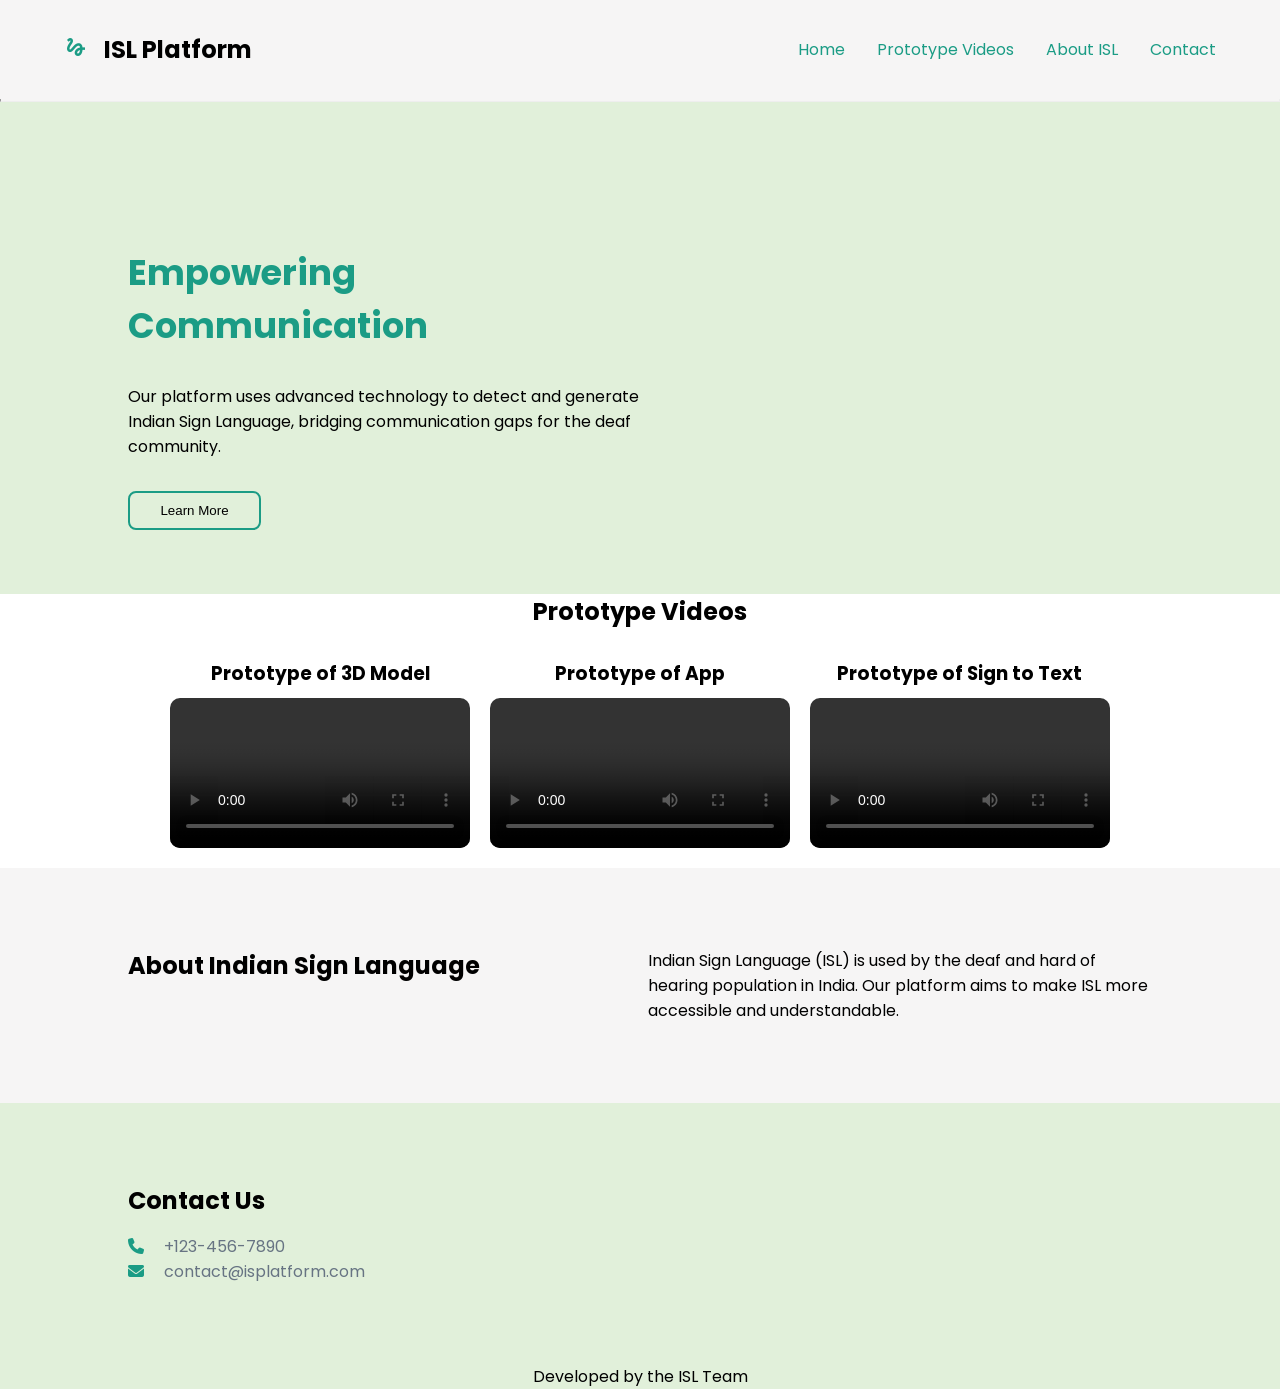
==== index.html @ 92093623 "static" ====
<!DOCTYPE html>
<html lang="en">

<head>
  <meta charset="UTF-8" />
  <meta name="viewport" content="width=device-width, initial-scale=1.0" />
  <link href="https://fonts.googleapis.com/css2?family=Material+Symbols+Outlined" rel="stylesheet" />
  <link rel="stylesheet" href="https://cdnjs.cloudflare.com/ajax/libs/font-awesome/6.5.2/css/all.min.css"
    integrity="sha512-SnH5WK+bZxgPHs44uWIX+LLJAJ9/2PkPKZ5QiAj6Ta86w+fsb2TkcmfRyVX3pBnMFcV7oQPJkl9QevSCWr3W6A=="
    crossorigin="anonymous" referrerpolicy="no-referrer" />
  <link rel="stylesheet" href="style.css" />
  <style>
    /* Existing styles remain unchanged */
    /* Add or modify styles as needed */
  </style>
  <title>ISL Detection and Generation</title>
  <meta name="description"
    content="A platform dedicated to enhancing communication for the deaf community through Indian Sign Language detection and generation.">
</head><style>
  @import url("https://fonts.googleapis.com/css2?family=Poppins:wght@400;500;600;700;800&display=swap");

  :root {
    --clr-one: #f6f5f5;
    --clr-two: #e1f0da;
    --clr-font: #1b9c85;
    --clr-text: #677483;
  }

  * {
    padding: 0;
    margin: 0;
    box-sizing: border-box;
  }

  body {
    font-family: "Poppins", sans-serif;
  }

  button {
    cursor: pointer;
  }

  i {
    cursor: pointer;
  }

  .nav__bar {
    display: flex;
    justify-content: space-between;
    position: fixed;
    align-items: center;
    width: 100%;
    background: var(--clr-one);
    padding: 2rem 4rem;
  }

  .nav__bar .logo {
    display: flex;
  }

  .nav__bar .logo span {
    color: var(--clr-font);
    padding-right: 1rem;
    padding-top: 0.2rem;
  }

  .nav__bar ul {
    display: flex;
    list-style: none;
    gap: 2rem;
  }

  ul li a {
    color: var(--clr-font);
    text-decoration: none;
  }

  hr {
    color: var(--clr-font);
    height: 6.4rem;
    background: var(--clr-one);
  }

  .home {
    background: var(--clr-two);
    display: grid;
    grid-template-columns: repeat(2, 1fr);
    padding: 2rem 8rem;
  }

  .home .home__first {
    padding-top: 4rem;
  }

  .home .home__first h2 {
    padding: 3rem 0 2rem 0;
    color: var(--clr-font);
    font-size: 2.2em;
  }

  .home .home__first button {
    padding: 0.6rem 1.9rem;
    border: 2px solid var(--clr-font);
    border-radius: 0.5rem;
    background: transparent;
    margin: 2rem 0;
  }

  .home .home__first button:hover {
    background: var(--clr-font);
    color: var(--clr-one);
  }

  .home .home__second img {
    width: 400px;
    height: 400px;
    margin-left: 5rem;
  }

  /* --------------------------------------- */
  .service {
    background: var(--clr-one);
    display: grid;
    grid-template-columns: repeat(4, 1fr);
    padding: 8rem;
    text-align: center;
    gap: 1rem;
  }

  .service .service__first,
  .service .service__second,
  .service .service__third,
  .service .service__fourth {
    border: 2px solid var(--clr-font);
    border-radius: 0.3rem;
  }

  .service .service__first i,
  .service .service__second i,
  .service .service__third i,
  .service .service__fourth i {
    font-size: 3em;
    padding: 2rem 0;
    color: var(--clr-font);
  }

  .service .service__first h2,
  .service .service__second h2,
  .service .service__third h2,
  .service .service__fourth h2 {
    font-size: 2em;
  }

  .service .service__first p,
  .service .service__second p,
  .service .service__third p,
  .service .service__fourth p {
    padding: 1rem 0;
  }

  /* ------------------------------------- */
  .about__page {
    background: var(--clr-two);
    display: grid;
    grid-template-columns: repeat(3, 1fr);
    padding: 8rem;
    text-align: left;
    gap: 1rem;
  }

  .about__page .about__one,
  .about__page .about__two,
  .about__page .about__three,
  .about__page .about__four,
  .about__page .about__five,
  .about__page .about__six {
    border: 2px solid var(--clr-font);
    padding-left: 2rem;
    border-radius: 0.3rem;
  }

  .about__page .about__one i,
  .about__page .about__two i,
  .about__page .about__three i,
  .about__page .about__four i,
  .about__page .about__five i,
  .about__page .about__six i {
    color: var(--clr-font);
    font-size: 3em;
    padding: 2rem 2rem 1rem 2rem;
  }

  .about__page .about__one h2,
  .about__page .about__two h2,
  .about__page .about__three h2,
  .about__page .about__four h2,
  .about__page .about__five h2,
  .about__page .about__six h2 {
    padding-bottom: 1rem;
  }

  .about__page .about__one p,
  .about__page .about__two p,
  .about__page .about__three p,
  .about__page .about__four p,
  .about__page .about__five p,
  .about__page .about__six p {
    color: var(--clr-text);
  }

  .about__page .about__one button,
  .about__page .about__two button,
  .about__page .about__three button,
  .about__page .about__four button,
  .about__page .about__five button,
  .about__page .about__six button {
    padding: 0.6rem 1.9rem;
    border: 2px solid var(--clr-font);
    border-radius: 0.5rem;
    background: var(--clr-font);
    margin: 1rem 0;
    color: var(--clr-one);
  }

  /* ------------------------------------------ */
  .about {
    display: grid;
    grid-template-columns: repeat(2, 1fr);
    padding: 5rem 8rem;
    gap: 1rem;
    background-color: var(--clr-one);
  }

  .about__top h2 {
    text-align: center;
    font-size: 3em;
    padding-top: 1rem;
    background-color: var(--clr-one);
  }

  .about__top h2 span {
    color: var(--clr-font);
  }

  .about .about__second {
    padding-top: 1cap;
  }

  .about .about__second h2 {
    color: var(--clr-font);
    font-size: 2em;
    padding-bottom: 2rem;
  }

  .about .about__second p {
    color: var(--clr-text);
    padding-top: 1rem;
  }

  .about .about__second button {
    padding: 0.6rem 1.9rem;
    border: 2px solid var(--clr-font);
    border-radius: 0.5rem;
    background: var(--clr-font);
    margin: 2rem 1rem;
    color: var(--clr-one);
  }

  /* ------------------------------------- */
  .doctor {
    background: var(--clr-two);
    display: grid;
    grid-template-columns: repeat(3, 1fr);
    padding: 1rem 8rem;
    text-align: center;
    gap: 1rem;
  }

  .doctor__title h2 {
    background: var(--clr-two);
    text-align: center;
    font-size: 3em;
    padding: 1rem 0 6rem 0;
  }

  .doctor__title h2 span {
    color: var(--clr-font);
  }

  .doctor .doctor__one,
  .doctor .doctor__two,
  .doctor .doctor__three,
  .doctor .doctor__four,
  .doctor .doctor__five,
  .doctor .doctor__six {
    border: 2px solid var(--clr-font);
    border-radius: 0.3rem;
  }

  .doctor .doctor__one img,
  .doctor .doctor__two img,
  .doctor .doctor__three img,
  .doctor .doctor__four img,
  .doctor .doctor__five img,
  .doctor .doctor__six img {
    width: 100px;
    height: 100px;
    border: 2px solid var(--clr-font);
    margin: 2rem auto;
    border-radius: 0.3rem;
  }

  .doctor .doctor__one h2,
  .doctor .doctor__two h2,
  .doctor .doctor__three h2,
  .doctor .doctor__four h2,
  .doctor .doctor__five h2,
  .doctor .doctor__six h2 {
    color: var(--clr-font);
  }

  .doctor .doctor__one p,
  .doctor .doctor__two p,
  .doctor .doctor__three p,
  .doctor .doctor__four p,
  .doctor .doctor__five p,
  .doctor .doctor__six p {
    color: var(--clr-text);
  }

  .media__icon {
    text-align: center;
    font-size: 1.6em;
    padding: 1rem;
    color: var(--clr-font);
  }

  .media__icon i {
    padding: 0.6rem;
    border: 2px solid var(--clr-font);
    border-radius: 0.3rem;
  }

  /* -------------------------------------------- */
  .book {
    display: grid;
    grid-template-columns: repeat(2, 1fr);
    padding: 1rem 8rem;
  }

  .book__title h2 {
    text-align: center;
    font-size: 3em;
    padding: 3rem 0 6rem 0;
  }

  .book__title span {
    color: var(--clr-font);
  }

  .book .book__first img {
    width: 300px;
    height: 300px;
  }

  .book .book__second {
    border: 2px solid var(--clr-font);
  }

  .book .book__second h2 {
    text-align: center;
    font-size: 2em;
    padding: 2rem 0;
  }

  .book .book__second input {
    display: block;
    border: 2px solid var(--clr-font);
    color: var(--clr-font);
    padding: 0.8rem 1rem;
    margin: 0.4rem 1rem;
    width: 94%;
  }

  .book .book__second button {
    padding: 0.6rem 1.9rem;
    border: 2px solid var(--clr-font);
    border-radius: 0.5rem;
    background: transparent;
    margin: 1rem 0;
    margin: 1rem 13rem;
  }

  .book .book__second button a {
    color: var(--clr-font);
    text-decoration: none;
  }

  .book .book__second button:hover {
    background: var(--clr-font);
    color: var(--clr-one);
  }

  /* --------------------------------------------- */
  .bottom {
    display: grid;
    grid-template-columns: repeat(4, 1fr);
    padding: 5rem 8rem;
    background: var(--clr-two);
  }

  .bottom .bottom__one h2,
  .bottom .bottom__two h2,
  .bottom .bottom__three h2,
  .bottom .bottom__four h2 {
    padding-bottom: 1rem;
  }

  .bottom .bottom__one ul,
  .bottom .bottom__two ul,
  .bottom .bottom__three ul,
  .bottom .bottom__four ul {
    list-style: none;
  }

  .bottom .bottom__one ul li a span,
  .bottom .bottom__two ul li a span,
  .bottom .bottom__three ul li a span,
  .bottom .bottom__four ul li a span {
    color: var(--clr-text);
    padding-left: 1rem;
  }

  footer p {
    text-align: center;
    background: var(--clr-two);
  }

  #menu__btn {
    color: var(--clr-font);
    font-size: 1.7em;
    cursor: pointer;
    display: none;
  }

  @media (max-width: 830px) {
    body {
      overflow-x: hidden;
    }

    #menu__btn {
      display: initial;
    }

    .nav__bar .navbar {
      position: absolute;
      top: 100%;
      right: 0rem;
      border-radius: 0.5rem;
      width: 30rem;
      background: var(--clr-one);
      display: inline;
      text-align: center;
      padding-top: 2rem;
      border: 2px solid var(--clr-font);
      transform: scale(0);
      opacity: 0;
      transition: none;
      transform-origin: top right;
    }

    .nav__bar .navbar.active {
      transform: scale(1);
      opacity: 1;
      transform-origin: 0.2s ease-out;
    }

    .nav__bar ul li {
      padding-bottom: 1.5rem;
    }

    .nav__bar ul {
      display: none;
    }

    .home .home__first {
      padding-top: 0;
    }

    .home .home__first h2 {
      font-size: 1.5em;
    }

    .home .home__first p {
      font-size: 1em;
    }

    .home .home__second img {
      width: 300px;
      height: 300px;
    }

    .about .about__second h2 {
      font-size: 1.4em;
    }

    .about__page .about__one h2,
    .about__page .about__two h2,
    .about__page .about__three h2,
    .about__page .about__four h2,
    .about__page .about__five h2,
    .about__page .about__six h2 {
      font-size: 1em;
    }

    .about .about__first img {
      width: 300px;
      height: 300px;
    }

    .book {
      padding: 1rem 4rem;
    }

    .bottom .bottom__one h2,
    .bottom .bottom__two h2,
    .bottom .bottom__three h2,
    .bottom .bottom__four h2 {
      font-size: 1em;
    }

    .bottom {
      grid-template-columns: repeat(2, 1fr);
      text-align: left;
    }
  }

  @media (max-width: 750px) {
    .about__page {
      grid-template-columns: repeat(2, 1fr);
    }

    .doctor {
      grid-template-columns: repeat(2, 1fr);
    }

    .book {
      grid-template-columns: repeat(1, 1fr);
    }

    .book .book__first img {
      margin-left: 8rem;
    }

    .about {
      grid-template-columns: repeat(1, 1fr);
    }

    .about .about__first img {
      margin-left: 4rem;
    }

    .service {
      grid-template-columns: repeat(2, 1fr);
    }

    .home {
      grid-template-columns: repeat(1, 1fr);
    }
  }

  @media (max-width: 580px) {
    body {
      overflow-x: hidden;
    }

    .home {
      padding: 4rem 2rem;
    }

    .home .home__first p,
    .about .about__second p {
      width: 94%;
    }

    .service {
      grid-template-columns: repeat(1, 1fr);
      padding: 4rem 2rem;
    }

    .about__page,
    .about,
    .doctor,
    .book,
    .bottom {
      padding: 4rem 2rem;
    }

    .book .book__first img {
      margin-left: 0;
    }

    .about__page {
      grid-template-columns: repeat(1, 1fr);
    }

    .doctor {
      grid-template-columns: repeat(1, 1fr);
    }

    .book .book__second button {
      margin: 1rem 10rem;
    }
  }

  .hospitals__title h2 {
    text-align: center;
    padding: 2rem 0;
    color: var(--clr-font);
  }

  .hospitals {
    display: grid;
    grid-template-columns: repeat(auto-fit, minmax(300px, 1fr));
    gap: 2rem;
    padding: 2rem 8rem;
  }

  .hospital {
    background: var(--clr-one);
    border: 2px solid var(--clr-font);
    border-radius: 0.3rem;
    padding: 1rem;
    text-align: center;
  }

  .hospital img {
    width: 100%;
    height: auto;
    border-radius: 0.3rem;
  }

  .hospital h3 {
    color: var(--clr-font);
    padding: 1rem 0;
  }

  .hospital .review {
    color: var(--clr-text);
    padding-bottom: 1rem;
  }

  .hospital .rating i {
    color: #ffc107;
  }

  .hospital .audit-status {
    font-weight: bold;
  }

  .hospital .audit-status .status {
    color: var(--clr-font);
  }

  /* The Modal (background) */
  .modal {
    display: none;
    /* Hidden by default */
    position: fixed;
    /* Stay in place */
    z-index: 1;
    /* Sit on top */
    left: 0;
    top: 0;
    width: 100%;
    /* Full width */
    height: 100%;
    /* Full height */
    overflow: auto;
    /* Enable scroll if needed */
    background-color: rgb(0, 0, 0);
    /* Fallback color */
    background-color: rgba(0, 0, 0, 0.4);
    /* Black w/ opacity */
  }

  .button i {
height: 50px;
}
  .modal-content {
    background-color: #fefefe;
    margin: 15% auto;
    /* 15% from the top and centered */
    padding: 20px;
    border: 1px solid #888;
    width: 80%;
    /* Could be more or less, depending on screen size */
  }

  /* The Close Button */
  .close {
    color: #aaa;
    float: right;
    font-size: 28px;
    font-weight: bold;
  }
  

  .close:hover,
  .close:focus {
    color: black;
    text-decoration: none;
    cursor: pointer;
  }
</style>
<style>
  .audit-dialog {
    position: fixed;
    top: 50%;
    left: 50%;
    transform: translate(-50%, -50%);
    z-index: 1000;
    padding: 20px;
    border-radius: 8px;
    box-shadow: 0 4px 6px rgba(0,0,0,0.1);
    background: white;
    width: auto;
  }
  .audit-form .form-group {
    margin-bottom: 10px;
  }
  .form-label {
    display: block;
    margin-bottom: 5px;
    font-weight: bold;
  }
  .form-input {
    width: calc(100% - 20px);
    padding: 10px;
    border: 1px solid #ccc;
    border-radius: 4px;
  }
  .dialog-menu {
    display: flex;
    justify-content: space-between;
    margin-top: 15px;
  }
  .btn {
    padding: 10px 20px;
    border-radius: 5px;
    border: none;
    cursor: pointer;
  }
  .confirm-btn {
    background-color: #4CAF50;
    color: white;
  }
  .cancel-btn {
    background-color: #f44336;
    color: white;
  }
  .audit-start-btn {
    background-color: var(--clr-font);
    color: white;
    border: none;
    padding: 10px 20px;
    border-radius: 5px;
    font-size: 16px;
    cursor: pointer;
  }
  .audit-start-btn:hover {
    background-color: darken(var(--clr-font), 10%);
  }

</style>
<style>
  @media (max-width: 768px) {
    .videos {
      display: flex; /* Use flexbox to manage layout */
      flex-direction: column; /* Stack children vertically */
      align-items: center; /* Center-align the video containers */
      width: 100%; /* Full width of the container */
      overflow-x: hidden; /* Prevent horizontal scrolling */
    }

    .videos > div {
      width: 100%; /* Each video container takes full width */
      margin: 10px 0; /* Add some vertical spacing */
      display: flex; /* Use flex to align video properly */
      flex-direction: column; /* Ensure items are stacked vertically */
      align-items: center; /* Center-align the content */
    }

    video {
      width: 100%; /* Video fills the width of its container */
      height: auto; /* Maintain aspect ratio */
    }
  }
</style>

<body>
  <nav class="nav__bar">
    <div class="logo">
      <span class="material-symbols-outlined">gesture</span>
      <h2>ISL Platform</h2>
    </div>
    <ul class="navbar">
      <li><a href="#Home">Home</a></li>
      <li><a href="#Videos">Prototype Videos</a></li>
      <li><a href="#About">About ISL</a></li>
      <li><a href="#Contact">Contact</a></li>
    </ul>
    <div id="menu__btn" class="fas fa-bars"></div>
  </nav>
  <hr />
  <section id="Home">
    <div class="home">
      <div class="home__first">
        <h2>Empowering Communication</h2>
        <p>
          Our platform uses advanced technology to detect and generate Indian Sign Language, bridging communication gaps for the deaf community.
        </p>
        <button type="button">Learn More</button>
      </div>
      <div class="home__second">

      </div>
    </div>
  </section>
  <section id="Videos" style="display: flex; flex-wrap: wrap; justify-content: center; align-items: center;">
    <h2 style="width: 100%; text-align: center; margin-bottom: 20px;">Prototype Videos</h2>
    <div class="videos" style="display: flex; flex-wrap: wrap; justify-content: center; align-items: center;">
        <div style="margin: 10px; width: calc(33.333% - 20px); display: flex; flex-direction: column; align-items: center;">
            <h3 style="text-align: center; margin-bottom: 10px;">Prototype of 3D Model</h3>
            <video width="100%" height="auto" controls style="border-radius: 10px; margin-bottom: 10px;">
                <source src="static\balcony.mp4" type="video/mp4">
                Your browser does not support the video tag.
            </video>
        </div>
        <div style="margin: 10px; width: calc(33.333% - 20px); display: flex; flex-direction: column; align-items: center;">
            <h3 style="text-align: center; margin-bottom: 10px;">Prototype of App</h3>
            <video width="100%" height="auto" controls style="border-radius: 10px; margin-bottom: 10px;">
                <source src="static\bite.mp4" type="video/mp4">
                Your browser does not support the video tag.
            </video>
        </div>
        <div style="margin: 10px; width: calc(33.333% - 20px); display: flex; flex-direction: column; align-items: center;">
            <h3 style="text-align: center; margin-bottom: 10px;">Prototype of Sign to Text</h3>
            <video width="100%" height="auto" controls style="border-radius: 10px; margin-bottom: 10px;">
                <source src="static\Burette.mp4" type="video/mp4">
                Your browser does not support the video tag.
            </video>
        </div>
    </div>
</section>
  <section id="About">
    <div class="about">
      <h2>About Indian Sign Language</h2>
      <p>
        Indian Sign Language (ISL) is used by the deaf and hard of hearing population in India. Our platform aims to make ISL more accessible and understandable.
      </p>
    </div>
  </section>

  <!-- The Doctor and Book sections can be updated or removed based on relevance to MedEval's features -->
  <footer>
    <section id="Contact">
      <div class="bottom">
        <div class="bottom__three">
          <h2>Contact Us</h2>
          <ul>
            <li>
              <a href="#">
                <i class="fa-solid fa-phone"></i><span> +123-456-7890</span>
              </a>
            </li>
            <li>
              <a href="#">
                <i class="fa-solid fa-envelope"></i><span> contact@isplatform.com</span>
              </a>
            </li>
            <!-- Additional contact information -->
          </ul>
        </div>
        <!-- Social media links and other contact details -->
      </div>
      <p>Developed by the ISL Team</p>
    </section>
  </footer>
 
</body>

</html>
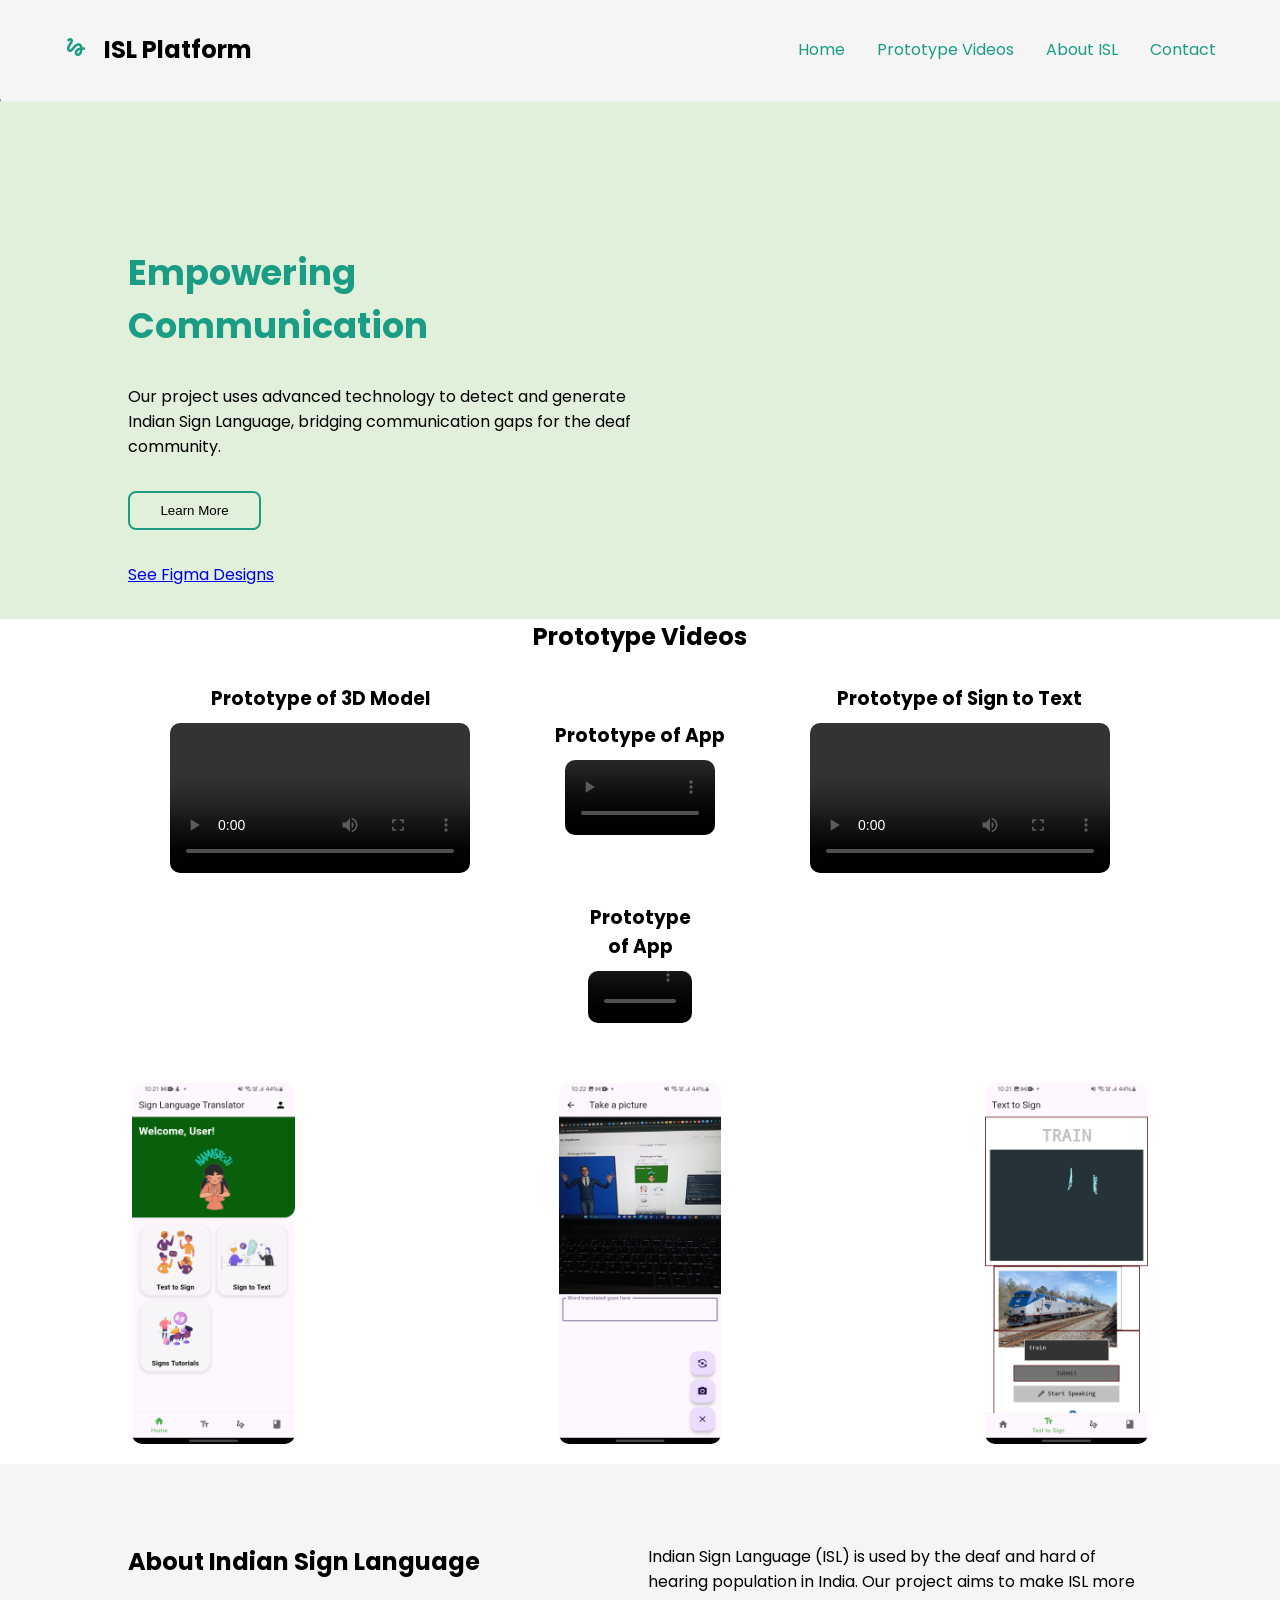
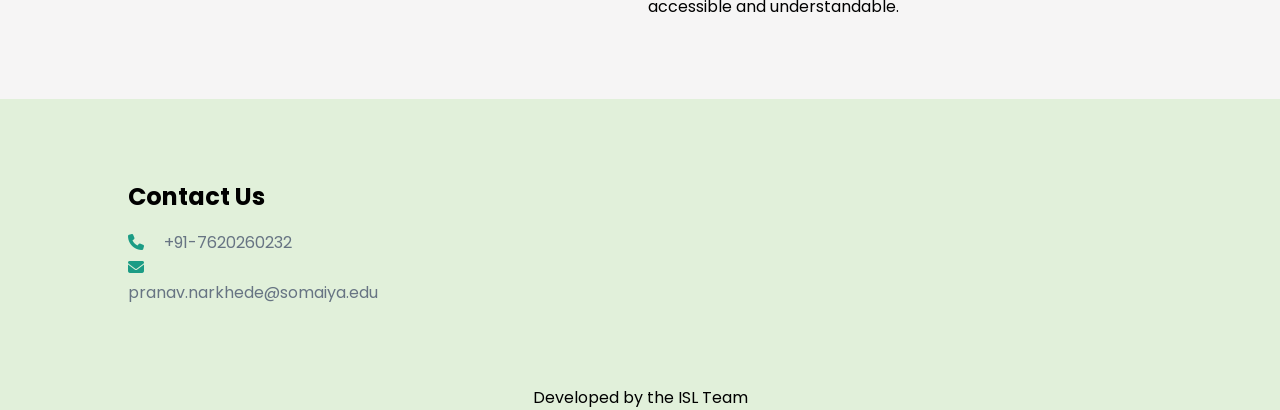
==== commit c190f75c: "dx" ====
--- a/index.html
+++ b/index.html
@@ -818,9 +818,10 @@
       <div class="home__first">
         <h2>Empowering Communication</h2>
         <p>
-          Our platform uses advanced technology to detect and generate Indian Sign Language, bridging communication gaps for the deaf community.
+          Our project uses advanced technology to detect and generate Indian Sign Language, bridging communication gaps for the deaf community.
         </p>
         <button type="button">Learn More</button>
+        <p><a href="https://www.figma.com/design/52jUaVOj8kbJu5cwtQuMZB/Untitled?node-id=0-1" target="_blank">See Figma Designs</a></p>
       </div>
       <div class="home__second">
 
@@ -833,31 +834,64 @@
         <div style="margin: 10px; width: calc(33.333% - 20px); display: flex; flex-direction: column; align-items: center;">
             <h3 style="text-align: center; margin-bottom: 10px;">Prototype of 3D Model</h3>
             <video width="100%" height="auto" controls style="border-radius: 10px; margin-bottom: 10px;">
-                <source src="static\balcony.mp4" type="video/mp4">
+                <source src="static\3dmodel.mp4" type="video/mp4">
                 Your browser does not support the video tag.
             </video>
         </div>
         <div style="margin: 10px; width: calc(33.333% - 20px); display: flex; flex-direction: column; align-items: center;">
             <h3 style="text-align: center; margin-bottom: 10px;">Prototype of App</h3>
-            <video width="100%" height="auto" controls style="border-radius: 10px; margin-bottom: 10px;">
-                <source src="static\bite.mp4" type="video/mp4">
+            <video width="50%" height="auto" controls muted style="border-radius: 10px; margin-bottom: 10px;">
+                <source src="static\App.mp4" type="video/mp4">
                 Your browser does not support the video tag.
             </video>
         </div>
         <div style="margin: 10px; width: calc(33.333% - 20px); display: flex; flex-direction: column; align-items: center;">
             <h3 style="text-align: center; margin-bottom: 10px;">Prototype of Sign to Text</h3>
             <video width="100%" height="auto" controls style="border-radius: 10px; margin-bottom: 10px;">
-                <source src="static\Burette.mp4" type="video/mp4">
+                <source src="static\protoype.mp4" type="video/mp4">
                 Your browser does not support the video tag.
             </video>
         </div>
     </div>
 </section>
+<section id="Videos" style="display: flex; flex-wrap: wrap; justify-content: center; align-items: center;">
+  <div class="videos" style="display: flex; flex-wrap: wrap; justify-content: center; align-items: center;">
+
+      <div style="margin: 10px; width: calc(33.333% - 20px); display: flex; flex-direction: column; align-items: center;">
+          <h3 style="text-align: center; margin-bottom: 10px;">Prototype of App</h3>
+          <video width="120%" height="auto" controls muted style="border-radius: 10px; margin-bottom: 10px;">
+              <source src="static\3dvideo.mp4" type="video/mp4">
+              Your browser does not support the video tag.
+          </video>
+      </div>
+
+  </div>
+</section>
+<section id="PrototypeImages" style="display: flex; flex-wrap: wrap; justify-content: center; align-items: center;">
+  <h2 style="width: 100%; text-align: center; margin-bottom: 20px;"></h2>
+  <div class="images" style="display: flex; flex-wrap: wrap; justify-content: center; align-items: center;">
+      <ul style="list-style-type: none; padding: 0; display: flex; flex-wrap: wrap; justify-content: center; align-items: center;">
+          <li style="margin: 10px; width: calc(33.333% - 20px); display: flex; flex-direction: column; align-items: center;">
+              <h3 style="text-align: center; margin-bottom: 10px;"></h3>
+              <img src="static\WhatsApp Image 2024-09-15 at 22.23.20_220a5a32.jpg" alt="3D Model" style="width: 40%; border-radius: 10px; margin-bottom: 10px;">
+          </li>
+          <li style="margin: 10px; width: calc(33.333% - 20px); display: flex; flex-direction: column; align-items: center;">
+              <h3 style="text-align: center; margin-bottom: 10px;"></h3>
+              <img src="static\WhatsApp Image 2024-09-15 at 22.23.19_dd22e23f.jpg" alt="App Interface" style="width: 40%; border-radius: 10px; margin-bottom: 10px;">
+          </li>
+          <li style="margin: 10px; width: calc(33.333% - 20px); display: flex; flex-direction: column; align-items: center;">
+              <h3 style="text-align: center; margin-bottom: 10px;"></h3>
+              <img src="static\WhatsApp Image 2024-09-15 at 22.23.19_719043ca.jpg" alt="Sign to Text Process" style="width: 40%; border-radius: 10px; margin-bottom: 10px;">
+          </li>
+      </ul>
+  </div>
+</section>
+
   <section id="About">
     <div class="about">
       <h2>About Indian Sign Language</h2>
       <p>
-        Indian Sign Language (ISL) is used by the deaf and hard of hearing population in India. Our platform aims to make ISL more accessible and understandable.
+        Indian Sign Language (ISL) is used by the deaf and hard of hearing population in India. Our project aims to make ISL more accessible and understandable.
       </p>
     </div>
   </section>
@@ -871,12 +905,12 @@
           <ul>
             <li>
               <a href="#">
-                <i class="fa-solid fa-phone"></i><span> +123-456-7890</span>
+                <i class="fa-solid fa-phone"></i><span> +91-7620260232</span>
               </a>
             </li>
             <li>
               <a href="#">
-                <i class="fa-solid fa-envelope"></i><span> contact@isplatform.com</span>
+                <i class="fa-solid fa-envelope"></i><span> pranav.narkhede@somaiya.edu</span>
               </a>
             </li>
             <!-- Additional contact information -->
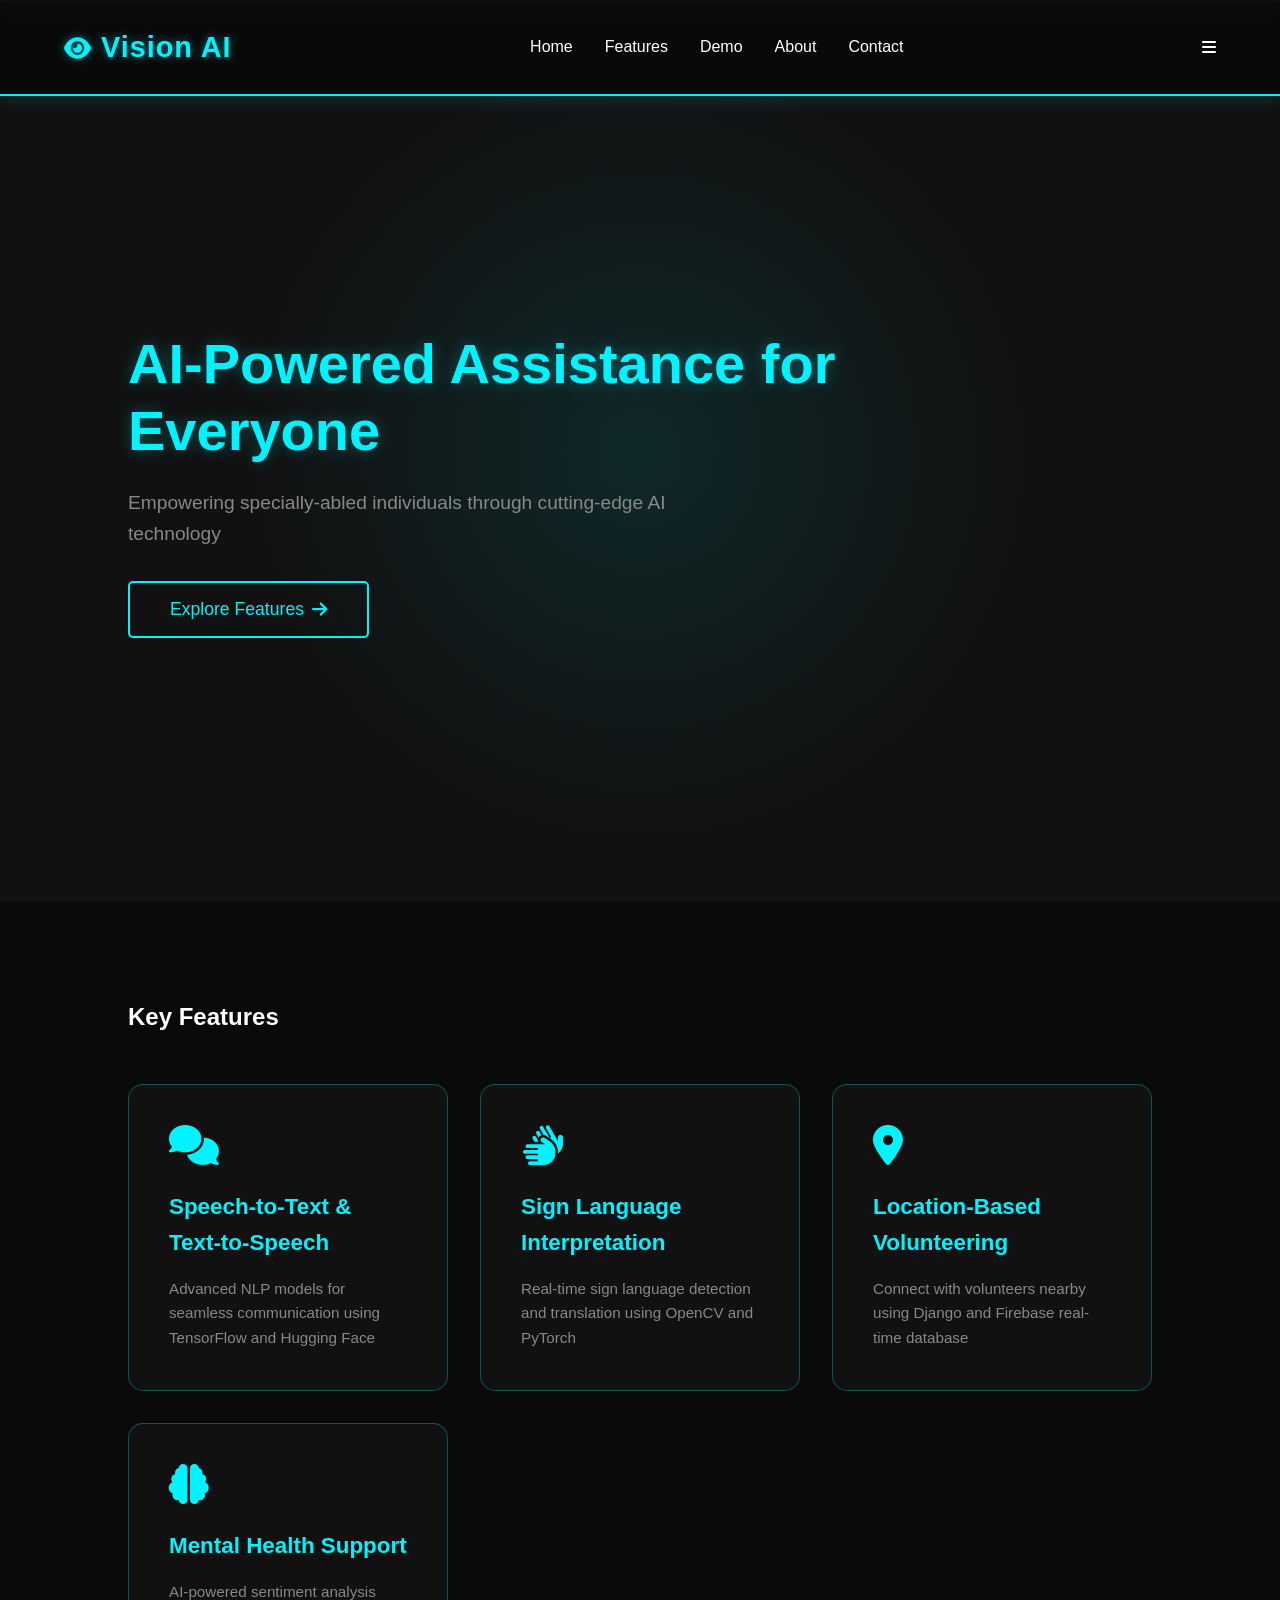
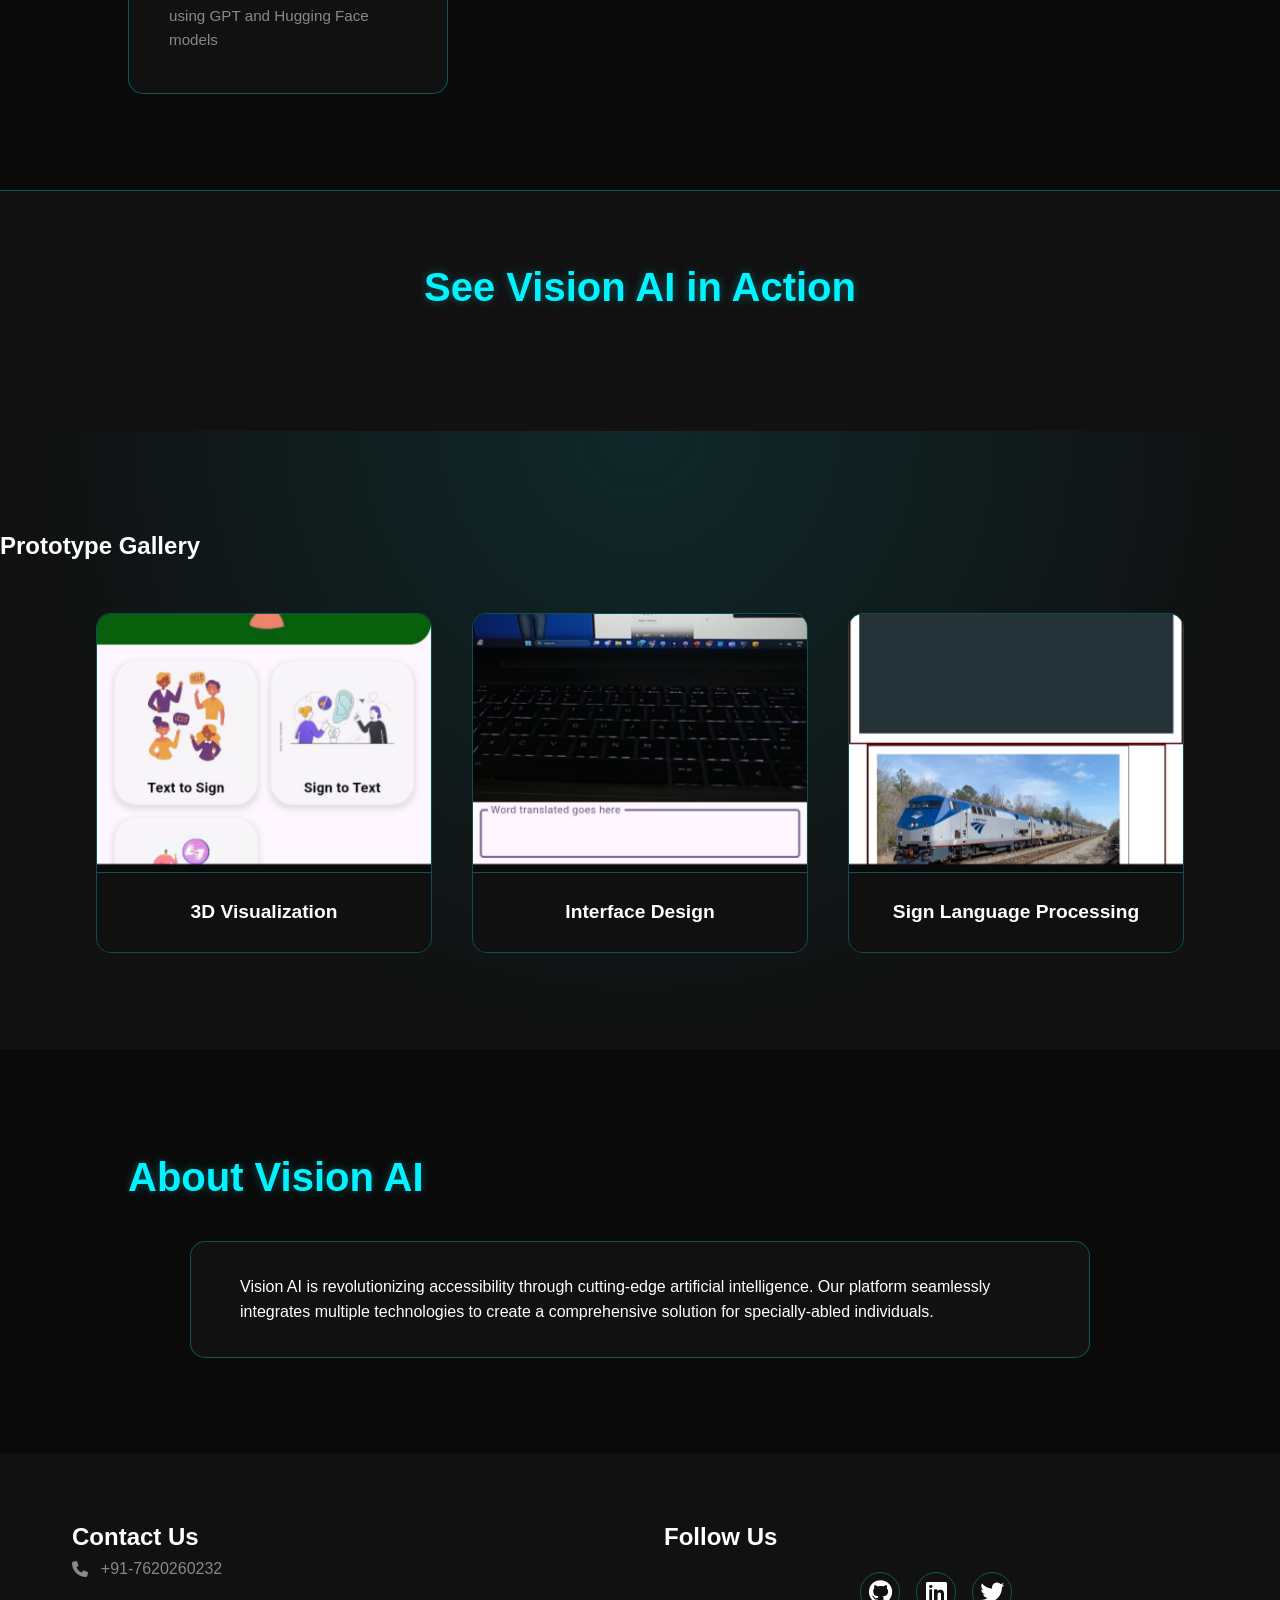
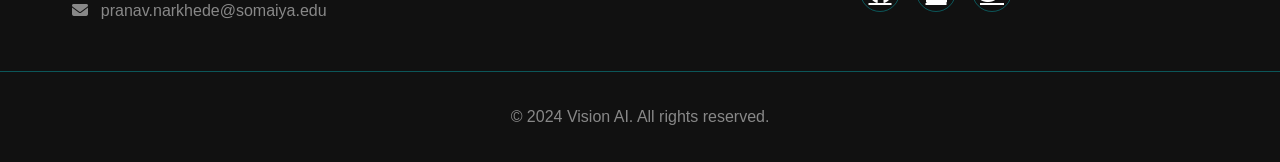
==== commit d370aab7: "new commit" ====
--- a/index.html
+++ b/index.html
@@ -9,919 +9,123 @@
     integrity="sha512-SnH5WK+bZxgPHs44uWIX+LLJAJ9/2PkPKZ5QiAj6Ta86w+fsb2TkcmfRyVX3pBnMFcV7oQPJkl9QevSCWr3W6A=="
     crossorigin="anonymous" referrerpolicy="no-referrer" />
   <link rel="stylesheet" href="style.css" />
-  <style>
-    /* Existing styles remain unchanged */
-    /* Add or modify styles as needed */
-  </style>
-  <title>ISL Detection and Generation</title>
+  <title>Vision AI - Empowering Through Technology</title>
   <meta name="description"
     content="A platform dedicated to enhancing communication for the deaf community through Indian Sign Language detection and generation.">
-</head><style>
-  @import url("https://fonts.googleapis.com/css2?family=Poppins:wght@400;500;600;700;800&display=swap");
-
-  :root {
-    --clr-one: #f6f5f5;
-    --clr-two: #e1f0da;
-    --clr-font: #1b9c85;
-    --clr-text: #677483;
-  }
-
-  * {
-    padding: 0;
-    margin: 0;
-    box-sizing: border-box;
-  }
-
-  body {
-    font-family: "Poppins", sans-serif;
-  }
-
-  button {
-    cursor: pointer;
-  }
-
-  i {
-    cursor: pointer;
-  }
-
-  .nav__bar {
-    display: flex;
-    justify-content: space-between;
-    position: fixed;
-    align-items: center;
-    width: 100%;
-    background: var(--clr-one);
-    padding: 2rem 4rem;
-  }
-
-  .nav__bar .logo {
-    display: flex;
-  }
-
-  .nav__bar .logo span {
-    color: var(--clr-font);
-    padding-right: 1rem;
-    padding-top: 0.2rem;
-  }
-
-  .nav__bar ul {
-    display: flex;
-    list-style: none;
-    gap: 2rem;
-  }
-
-  ul li a {
-    color: var(--clr-font);
-    text-decoration: none;
-  }
-
-  hr {
-    color: var(--clr-font);
-    height: 6.4rem;
-    background: var(--clr-one);
-  }
-
-  .home {
-    background: var(--clr-two);
-    display: grid;
-    grid-template-columns: repeat(2, 1fr);
-    padding: 2rem 8rem;
-  }
-
-  .home .home__first {
-    padding-top: 4rem;
-  }
-
-  .home .home__first h2 {
-    padding: 3rem 0 2rem 0;
-    color: var(--clr-font);
-    font-size: 2.2em;
-  }
-
-  .home .home__first button {
-    padding: 0.6rem 1.9rem;
-    border: 2px solid var(--clr-font);
-    border-radius: 0.5rem;
-    background: transparent;
-    margin: 2rem 0;
-  }
-
-  .home .home__first button:hover {
-    background: var(--clr-font);
-    color: var(--clr-one);
-  }
-
-  .home .home__second img {
-    width: 400px;
-    height: 400px;
-    margin-left: 5rem;
-  }
-
-  /* --------------------------------------- */
-  .service {
-    background: var(--clr-one);
-    display: grid;
-    grid-template-columns: repeat(4, 1fr);
-    padding: 8rem;
-    text-align: center;
-    gap: 1rem;
-  }
-
-  .service .service__first,
-  .service .service__second,
-  .service .service__third,
-  .service .service__fourth {
-    border: 2px solid var(--clr-font);
-    border-radius: 0.3rem;
-  }
-
-  .service .service__first i,
-  .service .service__second i,
-  .service .service__third i,
-  .service .service__fourth i {
-    font-size: 3em;
-    padding: 2rem 0;
-    color: var(--clr-font);
-  }
-
-  .service .service__first h2,
-  .service .service__second h2,
-  .service .service__third h2,
-  .service .service__fourth h2 {
-    font-size: 2em;
-  }
-
-  .service .service__first p,
-  .service .service__second p,
-  .service .service__third p,
-  .service .service__fourth p {
-    padding: 1rem 0;
-  }
-
-  /* ------------------------------------- */
-  .about__page {
-    background: var(--clr-two);
-    display: grid;
-    grid-template-columns: repeat(3, 1fr);
-    padding: 8rem;
-    text-align: left;
-    gap: 1rem;
-  }
-
-  .about__page .about__one,
-  .about__page .about__two,
-  .about__page .about__three,
-  .about__page .about__four,
-  .about__page .about__five,
-  .about__page .about__six {
-    border: 2px solid var(--clr-font);
-    padding-left: 2rem;
-    border-radius: 0.3rem;
-  }
-
-  .about__page .about__one i,
-  .about__page .about__two i,
-  .about__page .about__three i,
-  .about__page .about__four i,
-  .about__page .about__five i,
-  .about__page .about__six i {
-    color: var(--clr-font);
-    font-size: 3em;
-    padding: 2rem 2rem 1rem 2rem;
-  }
-
-  .about__page .about__one h2,
-  .about__page .about__two h2,
-  .about__page .about__three h2,
-  .about__page .about__four h2,
-  .about__page .about__five h2,
-  .about__page .about__six h2 {
-    padding-bottom: 1rem;
-  }
-
-  .about__page .about__one p,
-  .about__page .about__two p,
-  .about__page .about__three p,
-  .about__page .about__four p,
-  .about__page .about__five p,
-  .about__page .about__six p {
-    color: var(--clr-text);
-  }
-
-  .about__page .about__one button,
-  .about__page .about__two button,
-  .about__page .about__three button,
-  .about__page .about__four button,
-  .about__page .about__five button,
-  .about__page .about__six button {
-    padding: 0.6rem 1.9rem;
-    border: 2px solid var(--clr-font);
-    border-radius: 0.5rem;
-    background: var(--clr-font);
-    margin: 1rem 0;
-    color: var(--clr-one);
-  }
-
-  /* ------------------------------------------ */
-  .about {
-    display: grid;
-    grid-template-columns: repeat(2, 1fr);
-    padding: 5rem 8rem;
-    gap: 1rem;
-    background-color: var(--clr-one);
-  }
-
-  .about__top h2 {
-    text-align: center;
-    font-size: 3em;
-    padding-top: 1rem;
-    background-color: var(--clr-one);
-  }
-
-  .about__top h2 span {
-    color: var(--clr-font);
-  }
-
-  .about .about__second {
-    padding-top: 1cap;
-  }
-
-  .about .about__second h2 {
-    color: var(--clr-font);
-    font-size: 2em;
-    padding-bottom: 2rem;
-  }
-
-  .about .about__second p {
-    color: var(--clr-text);
-    padding-top: 1rem;
-  }
-
-  .about .about__second button {
-    padding: 0.6rem 1.9rem;
-    border: 2px solid var(--clr-font);
-    border-radius: 0.5rem;
-    background: var(--clr-font);
-    margin: 2rem 1rem;
-    color: var(--clr-one);
-  }
-
-  /* ------------------------------------- */
-  .doctor {
-    background: var(--clr-two);
-    display: grid;
-    grid-template-columns: repeat(3, 1fr);
-    padding: 1rem 8rem;
-    text-align: center;
-    gap: 1rem;
-  }
-
-  .doctor__title h2 {
-    background: var(--clr-two);
-    text-align: center;
-    font-size: 3em;
-    padding: 1rem 0 6rem 0;
-  }
-
-  .doctor__title h2 span {
-    color: var(--clr-font);
-  }
-
-  .doctor .doctor__one,
-  .doctor .doctor__two,
-  .doctor .doctor__three,
-  .doctor .doctor__four,
-  .doctor .doctor__five,
-  .doctor .doctor__six {
-    border: 2px solid var(--clr-font);
-    border-radius: 0.3rem;
-  }
-
-  .doctor .doctor__one img,
-  .doctor .doctor__two img,
-  .doctor .doctor__three img,
-  .doctor .doctor__four img,
-  .doctor .doctor__five img,
-  .doctor .doctor__six img {
-    width: 100px;
-    height: 100px;
-    border: 2px solid var(--clr-font);
-    margin: 2rem auto;
-    border-radius: 0.3rem;
-  }
-
-  .doctor .doctor__one h2,
-  .doctor .doctor__two h2,
-  .doctor .doctor__three h2,
-  .doctor .doctor__four h2,
-  .doctor .doctor__five h2,
-  .doctor .doctor__six h2 {
-    color: var(--clr-font);
-  }
-
-  .doctor .doctor__one p,
-  .doctor .doctor__two p,
-  .doctor .doctor__three p,
-  .doctor .doctor__four p,
-  .doctor .doctor__five p,
-  .doctor .doctor__six p {
-    color: var(--clr-text);
-  }
-
-  .media__icon {
-    text-align: center;
-    font-size: 1.6em;
-    padding: 1rem;
-    color: var(--clr-font);
-  }
-
-  .media__icon i {
-    padding: 0.6rem;
-    border: 2px solid var(--clr-font);
-    border-radius: 0.3rem;
-  }
-
-  /* -------------------------------------------- */
-  .book {
-    display: grid;
-    grid-template-columns: repeat(2, 1fr);
-    padding: 1rem 8rem;
-  }
-
-  .book__title h2 {
-    text-align: center;
-    font-size: 3em;
-    padding: 3rem 0 6rem 0;
-  }
-
-  .book__title span {
-    color: var(--clr-font);
-  }
-
-  .book .book__first img {
-    width: 300px;
-    height: 300px;
-  }
-
-  .book .book__second {
-    border: 2px solid var(--clr-font);
-  }
-
-  .book .book__second h2 {
-    text-align: center;
-    font-size: 2em;
-    padding: 2rem 0;
-  }
-
-  .book .book__second input {
-    display: block;
-    border: 2px solid var(--clr-font);
-    color: var(--clr-font);
-    padding: 0.8rem 1rem;
-    margin: 0.4rem 1rem;
-    width: 94%;
-  }
-
-  .book .book__second button {
-    padding: 0.6rem 1.9rem;
-    border: 2px solid var(--clr-font);
-    border-radius: 0.5rem;
-    background: transparent;
-    margin: 1rem 0;
-    margin: 1rem 13rem;
-  }
-
-  .book .book__second button a {
-    color: var(--clr-font);
-    text-decoration: none;
-  }
-
-  .book .book__second button:hover {
-    background: var(--clr-font);
-    color: var(--clr-one);
-  }
-
-  /* --------------------------------------------- */
-  .bottom {
-    display: grid;
-    grid-template-columns: repeat(4, 1fr);
-    padding: 5rem 8rem;
-    background: var(--clr-two);
-  }
-
-  .bottom .bottom__one h2,
-  .bottom .bottom__two h2,
-  .bottom .bottom__three h2,
-  .bottom .bottom__four h2 {
-    padding-bottom: 1rem;
-  }
-
-  .bottom .bottom__one ul,
-  .bottom .bottom__two ul,
-  .bottom .bottom__three ul,
-  .bottom .bottom__four ul {
-    list-style: none;
-  }
-
-  .bottom .bottom__one ul li a span,
-  .bottom .bottom__two ul li a span,
-  .bottom .bottom__three ul li a span,
-  .bottom .bottom__four ul li a span {
-    color: var(--clr-text);
-    padding-left: 1rem;
-  }
-
-  footer p {
-    text-align: center;
-    background: var(--clr-two);
-  }
-
-  #menu__btn {
-    color: var(--clr-font);
-    font-size: 1.7em;
-    cursor: pointer;
-    display: none;
-  }
-
-  @media (max-width: 830px) {
-    body {
-      overflow-x: hidden;
-    }
-
-    #menu__btn {
-      display: initial;
-    }
-
-    .nav__bar .navbar {
-      position: absolute;
-      top: 100%;
-      right: 0rem;
-      border-radius: 0.5rem;
-      width: 30rem;
-      background: var(--clr-one);
-      display: inline;
-      text-align: center;
-      padding-top: 2rem;
-      border: 2px solid var(--clr-font);
-      transform: scale(0);
-      opacity: 0;
-      transition: none;
-      transform-origin: top right;
-    }
-
-    .nav__bar .navbar.active {
-      transform: scale(1);
-      opacity: 1;
-      transform-origin: 0.2s ease-out;
-    }
-
-    .nav__bar ul li {
-      padding-bottom: 1.5rem;
-    }
-
-    .nav__bar ul {
-      display: none;
-    }
-
-    .home .home__first {
-      padding-top: 0;
-    }
-
-    .home .home__first h2 {
-      font-size: 1.5em;
-    }
-
-    .home .home__first p {
-      font-size: 1em;
-    }
-
-    .home .home__second img {
-      width: 300px;
-      height: 300px;
-    }
-
-    .about .about__second h2 {
-      font-size: 1.4em;
-    }
-
-    .about__page .about__one h2,
-    .about__page .about__two h2,
-    .about__page .about__three h2,
-    .about__page .about__four h2,
-    .about__page .about__five h2,
-    .about__page .about__six h2 {
-      font-size: 1em;
-    }
-
-    .about .about__first img {
-      width: 300px;
-      height: 300px;
-    }
-
-    .book {
-      padding: 1rem 4rem;
-    }
-
-    .bottom .bottom__one h2,
-    .bottom .bottom__two h2,
-    .bottom .bottom__three h2,
-    .bottom .bottom__four h2 {
-      font-size: 1em;
-    }
-
-    .bottom {
-      grid-template-columns: repeat(2, 1fr);
-      text-align: left;
-    }
-  }
-
-  @media (max-width: 750px) {
-    .about__page {
-      grid-template-columns: repeat(2, 1fr);
-    }
-
-    .doctor {
-      grid-template-columns: repeat(2, 1fr);
-    }
-
-    .book {
-      grid-template-columns: repeat(1, 1fr);
-    }
-
-    .book .book__first img {
-      margin-left: 8rem;
-    }
-
-    .about {
-      grid-template-columns: repeat(1, 1fr);
-    }
-
-    .about .about__first img {
-      margin-left: 4rem;
-    }
-
-    .service {
-      grid-template-columns: repeat(2, 1fr);
-    }
-
-    .home {
-      grid-template-columns: repeat(1, 1fr);
-    }
-  }
-
-  @media (max-width: 580px) {
-    body {
-      overflow-x: hidden;
-    }
-
-    .home {
-      padding: 4rem 2rem;
-    }
-
-    .home .home__first p,
-    .about .about__second p {
-      width: 94%;
-    }
-
-    .service {
-      grid-template-columns: repeat(1, 1fr);
-      padding: 4rem 2rem;
-    }
-
-    .about__page,
-    .about,
-    .doctor,
-    .book,
-    .bottom {
-      padding: 4rem 2rem;
-    }
-
-    .book .book__first img {
-      margin-left: 0;
-    }
-
-    .about__page {
-      grid-template-columns: repeat(1, 1fr);
-    }
-
-    .doctor {
-      grid-template-columns: repeat(1, 1fr);
-    }
-
-    .book .book__second button {
-      margin: 1rem 10rem;
-    }
-  }
-
-  .hospitals__title h2 {
-    text-align: center;
-    padding: 2rem 0;
-    color: var(--clr-font);
-  }
-
-  .hospitals {
-    display: grid;
-    grid-template-columns: repeat(auto-fit, minmax(300px, 1fr));
-    gap: 2rem;
-    padding: 2rem 8rem;
-  }
-
-  .hospital {
-    background: var(--clr-one);
-    border: 2px solid var(--clr-font);
-    border-radius: 0.3rem;
-    padding: 1rem;
-    text-align: center;
-  }
-
-  .hospital img {
-    width: 100%;
-    height: auto;
-    border-radius: 0.3rem;
-  }
-
-  .hospital h3 {
-    color: var(--clr-font);
-    padding: 1rem 0;
-  }
-
-  .hospital .review {
-    color: var(--clr-text);
-    padding-bottom: 1rem;
-  }
-
-  .hospital .rating i {
-    color: #ffc107;
-  }
-
-  .hospital .audit-status {
-    font-weight: bold;
-  }
-
-  .hospital .audit-status .status {
-    color: var(--clr-font);
-  }
-
-  /* The Modal (background) */
-  .modal {
-    display: none;
-    /* Hidden by default */
-    position: fixed;
-    /* Stay in place */
-    z-index: 1;
-    /* Sit on top */
-    left: 0;
-    top: 0;
-    width: 100%;
-    /* Full width */
-    height: 100%;
-    /* Full height */
-    overflow: auto;
-    /* Enable scroll if needed */
-    background-color: rgb(0, 0, 0);
-    /* Fallback color */
-    background-color: rgba(0, 0, 0, 0.4);
-    /* Black w/ opacity */
-  }
-
-  .button i {
-height: 50px;
-}
-  .modal-content {
-    background-color: #fefefe;
-    margin: 15% auto;
-    /* 15% from the top and centered */
-    padding: 20px;
-    border: 1px solid #888;
-    width: 80%;
-    /* Could be more or less, depending on screen size */
-  }
-
-  /* The Close Button */
-  .close {
-    color: #aaa;
-    float: right;
-    font-size: 28px;
-    font-weight: bold;
-  }
-  
-
-  .close:hover,
-  .close:focus {
-    color: black;
-    text-decoration: none;
-    cursor: pointer;
-  }
-</style>
-<style>
-  .audit-dialog {
-    position: fixed;
-    top: 50%;
-    left: 50%;
-    transform: translate(-50%, -50%);
-    z-index: 1000;
-    padding: 20px;
-    border-radius: 8px;
-    box-shadow: 0 4px 6px rgba(0,0,0,0.1);
-    background: white;
-    width: auto;
-  }
-  .audit-form .form-group {
-    margin-bottom: 10px;
-  }
-  .form-label {
-    display: block;
-    margin-bottom: 5px;
-    font-weight: bold;
-  }
-  .form-input {
-    width: calc(100% - 20px);
-    padding: 10px;
-    border: 1px solid #ccc;
-    border-radius: 4px;
-  }
-  .dialog-menu {
-    display: flex;
-    justify-content: space-between;
-    margin-top: 15px;
-  }
-  .btn {
-    padding: 10px 20px;
-    border-radius: 5px;
-    border: none;
-    cursor: pointer;
-  }
-  .confirm-btn {
-    background-color: #4CAF50;
-    color: white;
-  }
-  .cancel-btn {
-    background-color: #f44336;
-    color: white;
-  }
-  .audit-start-btn {
-    background-color: var(--clr-font);
-    color: white;
-    border: none;
-    padding: 10px 20px;
-    border-radius: 5px;
-    font-size: 16px;
-    cursor: pointer;
-  }
-  .audit-start-btn:hover {
-    background-color: darken(var(--clr-font), 10%);
-  }
-
-</style>
-<style>
-  @media (max-width: 768px) {
-    .videos {
-      display: flex; /* Use flexbox to manage layout */
-      flex-direction: column; /* Stack children vertically */
-      align-items: center; /* Center-align the video containers */
-      width: 100%; /* Full width of the container */
-      overflow-x: hidden; /* Prevent horizontal scrolling */
-    }
-
-    .videos > div {
-      width: 100%; /* Each video container takes full width */
-      margin: 10px 0; /* Add some vertical spacing */
-      display: flex; /* Use flex to align video properly */
-      flex-direction: column; /* Ensure items are stacked vertically */
-      align-items: center; /* Center-align the content */
-    }
-
-    video {
-      width: 100%; /* Video fills the width of its container */
-      height: auto; /* Maintain aspect ratio */
-    }
-  }
-</style>
+</head>
 
 <body>
   <nav class="nav__bar">
     <div class="logo">
-      <span class="material-symbols-outlined">gesture</span>
-      <h2>ISL Platform</h2>
+      <h2><i class="fas fa-eye"></i> Vision AI</h2>
     </div>
     <ul class="navbar">
-      <li><a href="#Home">Home</a></li>
-      <li><a href="#Videos">Prototype Videos</a></li>
-      <li><a href="#About">About ISL</a></li>
-      <li><a href="#Contact">Contact</a></li>
+      <li><a href="#home">Home</a></li>
+      <li><a href="#features">Features</a></li>
+      <li><a href="#demo">Demo</a></li>
+      <li><a href="#about">About</a></li>
+      <li><a href="#contact">Contact</a></li>
     </ul>
     <div id="menu__btn" class="fas fa-bars"></div>
   </nav>
   <hr />
-  <section id="Home">
-    <div class="home">
-      <div class="home__first">
-        <h2>Empowering Communication</h2>
-        <p>
-          Our project uses advanced technology to detect and generate Indian Sign Language, bridging communication gaps for the deaf community.
-        </p>
-        <button type="button">Learn More</button>
-        <p><a href="https://www.figma.com/design/52jUaVOj8kbJu5cwtQuMZB/Untitled?node-id=0-1" target="_blank">See Figma Designs</a></p>
+  <section id="home" class="home">
+    <div class="home__content">
+      <h2>AI-Powered Assistance for Everyone</h2>
+      <p>Empowering specially-abled individuals through cutting-edge AI technology</p>
+      <button class="button">Explore Features <i class="fas fa-arrow-right"></i></button>
+    </div>
+  </section>
+  <section id="features" class="features">
+    <h2>Key Features</h2>
+    <div class="feature-grid">
+      <div class="feature-card">
+        <i class="fas fa-comments fa-3x"></i>
+        <h3>Speech-to-Text & Text-to-Speech</h3>
+        <p>Advanced NLP models for seamless communication using TensorFlow and Hugging Face</p>
       </div>
-      <div class="home__second">
-
+      <div class="feature-card">
+        <i class="fas fa-hands fa-3x"></i>
+        <h3>Sign Language Interpretation</h3>
+        <p>Real-time sign language detection and translation using OpenCV and PyTorch</p>
+      </div>
+      <div class="feature-card">
+        <i class="fas fa-map-marker-alt fa-3x"></i>
+        <h3>Location-Based Volunteering</h3>
+        <p>Connect with volunteers nearby using Django and Firebase real-time database</p>
+      </div>
+      <div class="feature-card">
+        <i class="fas fa-brain fa-3x"></i>
+        <h3>Mental Health Support</h3>
+        <p>AI-powered sentiment analysis using GPT and Hugging Face models</p>
       </div>
     </div>
   </section>
-  <section id="Videos" style="display: flex; flex-wrap: wrap; justify-content: center; align-items: center;">
-    <h2 style="width: 100%; text-align: center; margin-bottom: 20px;">Prototype Videos</h2>
-    <div class="videos" style="display: flex; flex-wrap: wrap; justify-content: center; align-items: center;">
-        <div style="margin: 10px; width: calc(33.333% - 20px); display: flex; flex-direction: column; align-items: center;">
-            <h3 style="text-align: center; margin-bottom: 10px;">Prototype of 3D Model</h3>
-            <video width="100%" height="auto" controls style="border-radius: 10px; margin-bottom: 10px;">
-                <source src="static\3dmodel.mp4" type="video/mp4">
-                Your browser does not support the video tag.
-            </video>
-        </div>
-        <div style="margin: 10px; width: calc(33.333% - 20px); display: flex; flex-direction: column; align-items: center;">
-            <h3 style="text-align: center; margin-bottom: 10px;">Prototype of App</h3>
-            <video width="50%" height="auto" controls muted style="border-radius: 10px; margin-bottom: 10px;">
-                <source src="static\App.mp4" type="video/mp4">
-                Your browser does not support the video tag.
-            </video>
-        </div>
-        <div style="margin: 10px; width: calc(33.333% - 20px); display: flex; flex-direction: column; align-items: center;">
-            <h3 style="text-align: center; margin-bottom: 10px;">Prototype of Sign to Text</h3>
-            <video width="100%" height="auto" controls style="border-radius: 10px; margin-bottom: 10px;">
-                <source src="static\protoype.mp4" type="video/mp4">
-                Your browser does not support the video tag.
-            </video>
-        </div>
-    </div>
-</section>
-<section id="Videos" style="display: flex; flex-wrap: wrap; justify-content: center; align-items: center;">
-  <div class="videos" style="display: flex; flex-wrap: wrap; justify-content: center; align-items: center;">
-
-      <div style="margin: 10px; width: calc(33.333% - 20px); display: flex; flex-direction: column; align-items: center;">
-          <h3 style="text-align: center; margin-bottom: 10px;">Prototype of App</h3>
-          <video width="120%" height="auto" controls muted style="border-radius: 10px; margin-bottom: 10px;">
-              <source src="static\3dvideo.mp4" type="video/mp4">
-              Your browser does not support the video tag.
-          </video>
-      </div>
-
-  </div>
-</section>
-<section id="PrototypeImages" style="display: flex; flex-wrap: wrap; justify-content: center; align-items: center;">
-  <h2 style="width: 100%; text-align: center; margin-bottom: 20px;"></h2>
-  <div class="images" style="display: flex; flex-wrap: wrap; justify-content: center; align-items: center;">
-      <ul style="list-style-type: none; padding: 0; display: flex; flex-wrap: wrap; justify-content: center; align-items: center;">
-          <li style="margin: 10px; width: calc(33.333% - 20px); display: flex; flex-direction: column; align-items: center;">
-              <h3 style="text-align: center; margin-bottom: 10px;"></h3>
-              <img src="static\WhatsApp Image 2024-09-15 at 22.23.20_220a5a32.jpg" alt="3D Model" style="width: 40%; border-radius: 10px; margin-bottom: 10px;">
-          </li>
-          <li style="margin: 10px; width: calc(33.333% - 20px); display: flex; flex-direction: column; align-items: center;">
-              <h3 style="text-align: center; margin-bottom: 10px;"></h3>
-              <img src="static\WhatsApp Image 2024-09-15 at 22.23.19_dd22e23f.jpg" alt="App Interface" style="width: 40%; border-radius: 10px; margin-bottom: 10px;">
-          </li>
-          <li style="margin: 10px; width: calc(33.333% - 20px); display: flex; flex-direction: column; align-items: center;">
-              <h3 style="text-align: center; margin-bottom: 10px;"></h3>
-              <img src="static\WhatsApp Image 2024-09-15 at 22.23.19_719043ca.jpg" alt="Sign to Text Process" style="width: 40%; border-radius: 10px; margin-bottom: 10px;">
-          </li>
-      </ul>
-  </div>
-</section>
-
-  <section id="About">
-    <div class="about">
-      <h2>About Indian Sign Language</h2>
-      <p>
-        Indian Sign Language (ISL) is used by the deaf and hard of hearing population in India. Our project aims to make ISL more accessible and understandable.
-      </p>
+  <section id="demo" class="videos-section">
+    <h2>See Vision AI in Action</h2>
+    <div class="videos-container">
+      <!-- Keep existing video elements -->
     </div>
   </section>
-
-  <!-- The Doctor and Book sections can be updated or removed based on relevance to MedEval's features -->
+  <section id="prototype" class="prototype-section">
+    <h2>Prototype Gallery</h2>
+    <div class="image-grid">
+      <div class="prototype-image">
+        <img src="static/WhatsApp Image 2024-09-15 at 22.23.20_220a5a32.jpg" alt="3D Model">
+        <h3>3D Visualization</h3>
+      </div>
+      <div class="prototype-image">
+        <img src="static/WhatsApp Image 2024-09-15 at 22.23.19_dd22e23f.jpg" alt="App Interface">
+        <h3>Interface Design</h3>
+      </div>
+      <div class="prototype-image">
+        <img src="static/WhatsApp Image 2024-09-15 at 22.23.19_719043ca.jpg" alt="Sign to Text Process">
+        <h3>Sign Language Processing</h3>
+      </div>
+    </div>
+  </section>
+  <section id="about" class="about-section">
+    <h2>About Vision AI</h2>
+    <div class="about-content">
+      <p>Vision AI is revolutionizing accessibility through cutting-edge artificial intelligence. Our platform seamlessly integrates multiple technologies to create a comprehensive solution for specially-abled individuals.</p>
+    </div>
+  </section>
   <footer>
-    <section id="Contact">
-      <div class="bottom">
-        <div class="bottom__three">
-          <h2>Contact Us</h2>
-          <ul>
-            <li>
-              <a href="#">
-                <i class="fa-solid fa-phone"></i><span> +91-7620260232</span>
-              </a>
-            </li>
-            <li>
-              <a href="#">
-                <i class="fa-solid fa-envelope"></i><span> pranav.narkhede@somaiya.edu</span>
-              </a>
-            </li>
-            <!-- Additional contact information -->
-          </ul>
+    <div class="bottom">
+      <div class="contact-info">
+        <h2>Contact Us</h2>
+        <ul>
+          <li>
+            <a href="tel:+917620260232">
+              <i class="fas fa-phone"></i>
+              <span>+91-7620260232</span>
+            </a>
+          </li>
+          <li>
+            <a href="mailto:pranav.narkhede@somaiya.edu">
+              <i class="fas fa-envelope"></i>
+              <span>pranav.narkhede@somaiya.edu</span>
+            </a>
+          </li>
+        </ul>
+      </div>
+      <div class="social-links">
+        <h2>Follow Us</h2>
+        <div class="social-icons">
+          <a href="#"><i class="fab fa-github"></i></a>
+          <a href="#"><i class="fab fa-linkedin"></i></a>
+          <a href="#"><i class="fab fa-twitter"></i></a>
         </div>
-        <!-- Social media links and other contact details -->
       </div>
-      <p>Developed by the ISL Team</p>
-    </section>
+    </div>
+    <p class="copyright">© 2024 Vision AI. All rights reserved.</p>
   </footer>
- 
+  <script>
+    // Menu Toggle
+    document.getElementById('menu__btn').addEventListener('click', () => {
+      document.querySelector('.navbar').classList.toggle('active');
+    });
+  </script>
 </body>
 
 </html>
--- a/style.css
+++ b/style.css
@@ -0,0 +1,596 @@
+:root {
+  --clr-bg-dark: #0a0a0a;
+  --clr-bg-light: #111111;
+  --clr-neon-blue: #00f3ff;
+  --clr-neon-blue-dark: #00c4cc;
+  --clr-text: #ffffff;
+  --clr-text-secondary: #888888;
+  --clr-border: rgba(0, 243, 255, 0.3);
+  --gradient-blue: linear-gradient(135deg, var(--clr-neon-blue) 0%, var(--clr-neon-blue-dark) 100%);
+  --shadow-neon: 0 0 20px rgba(0, 243, 255, 0.2);
+  --shadow-neon-hover: 0 0 30px rgba(0, 243, 255, 0.4);
+}
+
+* {
+  padding: 0;
+  margin: 0;
+  box-sizing: border-box;
+}
+
+body {
+  font-family: "Poppins", sans-serif;
+  background: var(--clr-bg-dark);
+  color: var(--clr-text);
+  line-height: 1.6;
+  overflow-x: hidden;
+}
+
+.nav__bar {
+  background: rgba(10, 10, 10, 0.95);
+  border-bottom: 2px solid var(--clr-neon-blue);
+  padding: 1.5rem 4rem;
+  box-shadow: var(--shadow-neon);
+  position: fixed;
+  width: 100%;
+  top: 0;
+  z-index: 1000;
+  backdrop-filter: blur(10px);
+  display: flex;
+  justify-content: space-between;
+  align-items: center;
+}
+
+.nav__bar .logo {
+  display: flex;
+  align-items: center;
+  gap: 0.5rem;
+}
+
+.nav__bar .logo h2 {
+  color: var(--clr-neon-blue);
+  text-shadow: 0 0 10px rgba(0, 243, 255, 0.5);
+  font-size: 1.8rem;
+  letter-spacing: 1px;
+}
+
+.nav__bar .logo i {
+  font-size: 1.5rem;
+  animation: pulse 2s infinite;
+}
+
+.navbar {
+  display: flex;
+  gap: 2rem;
+  list-style: none;
+}
+
+.nav__bar ul li a {
+  color: var(--clr-text);
+  text-decoration: none;
+  font-weight: 500;
+  position: relative;
+  padding: 0.5rem 0;
+}
+
+.nav__bar ul li a::after {
+  content: '';
+  position: absolute;
+  bottom: 0;
+  left: 0;
+  width: 0;
+  height: 2px;
+  background: var(--gradient-blue);
+  transition: width 0.3s ease;
+}
+
+.nav__bar ul li a:hover::after {
+  width: 100%;
+}
+
+.home {
+  background: var(--clr-bg-light);
+  min-height: 100vh;
+  display: flex;
+  align-items: center;
+  padding: 8rem 8rem 4rem;
+  position: relative;
+  overflow: hidden;
+}
+
+.home::before {
+  content: '';
+  position: absolute;
+  top: 0;
+  left: 0;
+  width: 100%;
+  height: 100%;
+  background: radial-gradient(circle at 50% 50%, rgba(0, 243, 255, 0.1) 0%, transparent 50%);
+  pointer-events: none;
+}
+
+.home__content {
+  max-width: 800px;
+  position: relative;
+  z-index: 1;
+}
+
+.home__content h2 {
+  color: var(--clr-neon-blue);
+  font-size: 3.5em;
+  font-weight: 700;
+  margin-bottom: 1.5rem;
+  text-shadow: 0 0 15px rgba(0, 243, 255, 0.3);
+  line-height: 1.2;
+}
+
+.home__content p {
+  font-size: 1.2rem;
+  color: var(--clr-text-secondary);
+  margin-bottom: 2rem;
+  max-width: 600px;
+}
+
+.button {
+  background: transparent;
+  border: 2px solid var(--clr-neon-blue);
+  color: var(--clr-neon-blue);
+  padding: 1rem 2.5rem;
+  border-radius: 5px;
+  font-size: 1.1rem;
+  font-weight: 500;
+  cursor: pointer;
+  position: relative;
+  overflow: hidden;
+  transition: all 0.4s ease;
+  display: inline-flex;
+  align-items: center;
+  gap: 0.5rem;
+}
+
+.button::before {
+  content: '';
+  position: absolute;
+  top: 50%;
+  left: 50%;
+  width: 0;
+  height: 0;
+  background: var(--clr-neon-blue);
+  transform: translate(-50%, -50%);
+  border-radius: 50%;
+  transition: width 0.6s ease, height 0.6s ease;
+  z-index: -1;
+}
+
+.button:hover::before {
+  width: 300px;
+  height: 300px;
+}
+
+.button:hover {
+  color: var(--clr-bg-dark);
+  transform: translateY(-2px);
+  box-shadow: var(--shadow-neon-hover);
+}
+
+/* Video Section Styling */
+.videos-section {
+  background: var(--clr-bg-light);
+  padding: 4rem 0;
+  border-top: 1px solid var(--clr-border);
+}
+
+.videos-section h2 {
+  color: var(--clr-neon-blue);
+  text-align: center;
+  font-size: 2.5em;
+  margin-bottom: 3rem;
+  text-shadow: 0 0 10px rgba(0, 243, 255, 0.3);
+}
+
+.video-container {
+  background: var(--clr-bg-dark);
+  border: 1px solid var(--clr-border);
+  border-radius: 10px;
+  padding: 1rem;
+  margin: 1rem;
+  box-shadow: 0 0 15px rgba(0, 243, 255, 0.1);
+}
+
+/* Features Section */
+.features {
+  background: var(--clr-bg-dark);
+  padding: 6rem 8rem;
+  position: relative;
+}
+
+.feature-grid {
+  display: grid;
+  grid-template-columns: repeat(auto-fit, minmax(280px, 1fr));
+  gap: 2rem;
+  margin-top: 3rem;
+}
+
+.feature-card {
+  background: var(--clr-bg-light);
+  border: 1px solid var(--clr-border);
+  border-radius: 15px;
+  padding: 2.5rem;
+  transition: all 0.4s ease;
+  position: relative;
+  overflow: hidden;
+}
+
+.feature-card::before {
+  content: '';
+  position: absolute;
+  top: 0;
+  left: 0;
+  width: 100%;
+  height: 100%;
+  background: linear-gradient(45deg, transparent 0%, rgba(0, 243, 255, 0.05) 100%);
+  opacity: 0;
+  transition: opacity 0.4s ease;
+}
+
+.feature-card:hover::before {
+  opacity: 1;
+}
+
+.feature-card i {
+  font-size: 2.5rem;
+  color: var(--clr-neon-blue);
+  margin-bottom: 1.5rem;
+  transition: all 0.4s ease;
+}
+
+.feature-card:hover i {
+  transform: scale(1.1) rotate(5deg);
+  text-shadow: 0 0 20px rgba(0, 243, 255, 0.8);
+}
+
+.feature-card h3 {
+  font-size: 1.4rem;
+  margin-bottom: 1rem;
+  color: var(--clr-neon-blue);
+  position: relative;
+}
+
+.feature-card p {
+  color: var(--clr-text-secondary);
+  line-height: 1.6;
+  font-size: 0.95rem;
+}
+
+/* Footer */
+footer {
+  background: var(--clr-bg-light);
+  padding: 4rem 0 2rem;
+  position: relative;
+  overflow: hidden;
+}
+
+.bottom {
+  display: grid;
+  grid-template-columns: repeat(auto-fit, minmax(250px, 1fr));
+  gap: 3rem;
+  max-width: 1200px;
+  margin: 0 auto;
+  padding: 0 2rem;
+}
+
+.contact-info ul {
+  list-style: none;
+}
+
+.contact-info ul li {
+  margin-bottom: 1rem;
+}
+
+.contact-info ul li a {
+  display: flex;
+  align-items: center;
+  gap: 0.8rem;
+  text-decoration: none;
+  color: var(--clr-text-secondary);
+  transition: all 0.3s ease;
+}
+
+.contact-info ul li a:hover {
+  color: var(--clr-neon-blue);
+  transform: translateX(5px);
+}
+
+.social-icons {
+  display: flex;
+  gap: 1.5rem;
+}
+
+.social-icons a {
+  width: 40px;
+  height: 40px;
+  border: 1px solid var(--clr-border);
+  border-radius: 50%;
+  display: flex;
+  align-items: center;
+  justify-content: center;
+  transition: all 0.4s ease;
+}
+
+.social-icons a:hover {
+  background: var(--clr-neon-blue);
+  border-color: var(--clr-neon-blue);
+  transform: translateY(-5px);
+}
+
+.social-icons a:hover i {
+  color: var(--clr-bg-dark);
+}
+
+/* Animations */
+@keyframes pulse {
+  0% {
+    transform: scale(1);
+    opacity: 1;
+  }
+  50% {
+    transform: scale(1.1);
+    opacity: 0.7;
+  }
+  100% {
+    transform: scale(1);
+    opacity: 1;
+  }
+}
+
+@keyframes float {
+  0% {
+    transform: translateY(0);
+  }
+  50% {
+    transform: translateY(-10px);
+  }
+  100% {
+    transform: translateY(0);
+  }
+}
+
+/* Responsive Design */
+@media (max-width: 1024px) {
+  .home {
+    padding: 8rem 4rem 4rem;
+  }
+  
+  .features,
+  .about-section {
+    padding: 6rem 4rem;
+  }
+  
+  .image-grid {
+    padding: 0 4rem;
+  }
+}
+
+@media (max-width: 768px) {
+  .nav__bar {
+    padding: 1.5rem 2rem;
+  }
+  
+  .home {
+    padding: 8rem 2rem 4rem;
+    text-align: center;
+  }
+  
+  .home__content h2 {
+    font-size: 2.5em;
+  }
+  
+  .features,
+  .about-section {
+    padding: 6rem 2rem;
+  }
+  
+  .image-grid {
+    padding: 0 2rem;
+    gap: 1.5rem;
+  }
+  
+  .bottom {
+    grid-template-columns: 1fr;
+    text-align: center;
+  }
+  
+  .contact-info ul li a {
+    justify-content: center;
+  }
+  
+  .social-icons {
+    justify-content: center;
+  }
+}
+
+/* Custom Scrollbar */
+::-webkit-scrollbar {
+  width: 10px;
+}
+
+::-webkit-scrollbar-track {
+  background: var(--clr-bg-dark);
+}
+
+::-webkit-scrollbar-thumb {
+  background: var(--clr-neon-blue);
+  border-radius: 5px;
+}
+
+::-webkit-scrollbar-thumb:hover {
+  background: var(--clr-neon-blue-dark);
+}
+
+/* Selection Color */
+::selection {
+  background: var(--clr-neon-blue);
+  color: var(--clr-bg-dark);
+}
+
+/* Add smooth scrolling */
+html {
+  scroll-behavior: smooth;
+}
+
+/* Loading animation for images */
+.prototype-image img {
+  opacity: 0;
+  animation: fadeIn 0.5s ease forwards;
+}
+
+@keyframes fadeIn {
+  from {
+    opacity: 0;
+    transform: translateY(10px);
+  }
+  to {
+    opacity: 1;
+    transform: translateY(0);
+  }
+}
+
+/* Enhance button hover effect */
+.button:hover i {
+  animation: slideRight 0.5s ease infinite;
+}
+
+@keyframes slideRight {
+  0% {
+    transform: translateX(0);
+  }
+  50% {
+    transform: translateX(5px);
+  }
+  100% {
+    transform: translateX(0);
+  }
+}
+
+.prototype-section {
+  background: var(--clr-bg-light);
+  padding: 6rem 0;
+  position: relative;
+}
+
+.prototype-section::before {
+  content: '';
+  position: absolute;
+  top: 0;
+  left: 0;
+  width: 100%;
+  height: 100%;
+  background: radial-gradient(circle at 50% 0%, rgba(0, 243, 255, 0.1) 0%, transparent 70%);
+  pointer-events: none;
+}
+
+.image-grid {
+  display: grid;
+  grid-template-columns: repeat(auto-fit, minmax(320px, 1fr));
+  gap: 2.5rem;
+  padding: 0 6rem;
+  margin-top: 3rem;
+}
+
+.prototype-image {
+  background: var(--clr-bg-dark);
+  border: 1px solid var(--clr-border);
+  border-radius: 15px;
+  overflow: hidden;
+  transition: all 0.4s ease;
+  position: relative;
+}
+
+.prototype-image img {
+  width: 100%;
+  height: 250px;
+  object-fit: cover;
+  transition: all 0.6s ease;
+}
+
+.prototype-image:hover img {
+  transform: scale(1.05);
+}
+
+.prototype-image h3 {
+  padding: 1.5rem;
+  font-size: 1.2rem;
+  text-align: center;
+  background: rgba(17, 17, 17, 0.95);
+  backdrop-filter: blur(5px);
+  border-top: 1px solid var(--clr-border);
+}
+
+.about-section {
+  background: var(--clr-bg-dark);
+  padding: 6rem 8rem;
+  position: relative;
+}
+
+.about-content {
+  max-width: 900px;
+  margin: 0 auto;
+  position: relative;
+  padding: 2rem;
+  border: 1px solid var(--clr-border);
+  border-radius: 15px;
+  background: var(--clr-bg-light);
+}
+
+.about-content::before {
+  content: '';
+  position: absolute;
+  top: -1px;
+  left: -1px;
+  right: -1px;
+  bottom: -1px;
+  background: var(--gradient-blue);
+  border-radius: 15px;
+  z-index: -1;
+  opacity: 0.3;
+  filter: blur(15px);
+}
+
+.about-section h2 {
+  color: var(--clr-neon-blue);
+  font-size: 2.5em;
+  margin-bottom: 2rem;
+  text-shadow: 0 0 10px rgba(0, 243, 255, 0.3);
+}
+
+.about-content p {
+  color: var(--clr-text);
+  line-height: 1.6;
+  max-width: 800px;
+  margin: 0 auto;
+}
+
+.social-icons {
+  display: flex;
+  gap: 1rem;
+  justify-content: center;
+  margin-top: 1rem;
+}
+
+.social-icons a {
+  color: var(--clr-text);
+  font-size: 1.5em;
+  transition: all 0.3s ease;
+}
+
+.social-icons a:hover {
+  color: var(--clr-neon-blue);
+  transform: translateY(-3px);
+}
+
+.copyright {
+  color: var(--clr-text-secondary);
+  text-align: center;
+  padding-top: 2rem;
+  border-top: 1px solid var(--clr-border);
+  margin-top: 2rem;
+} 
